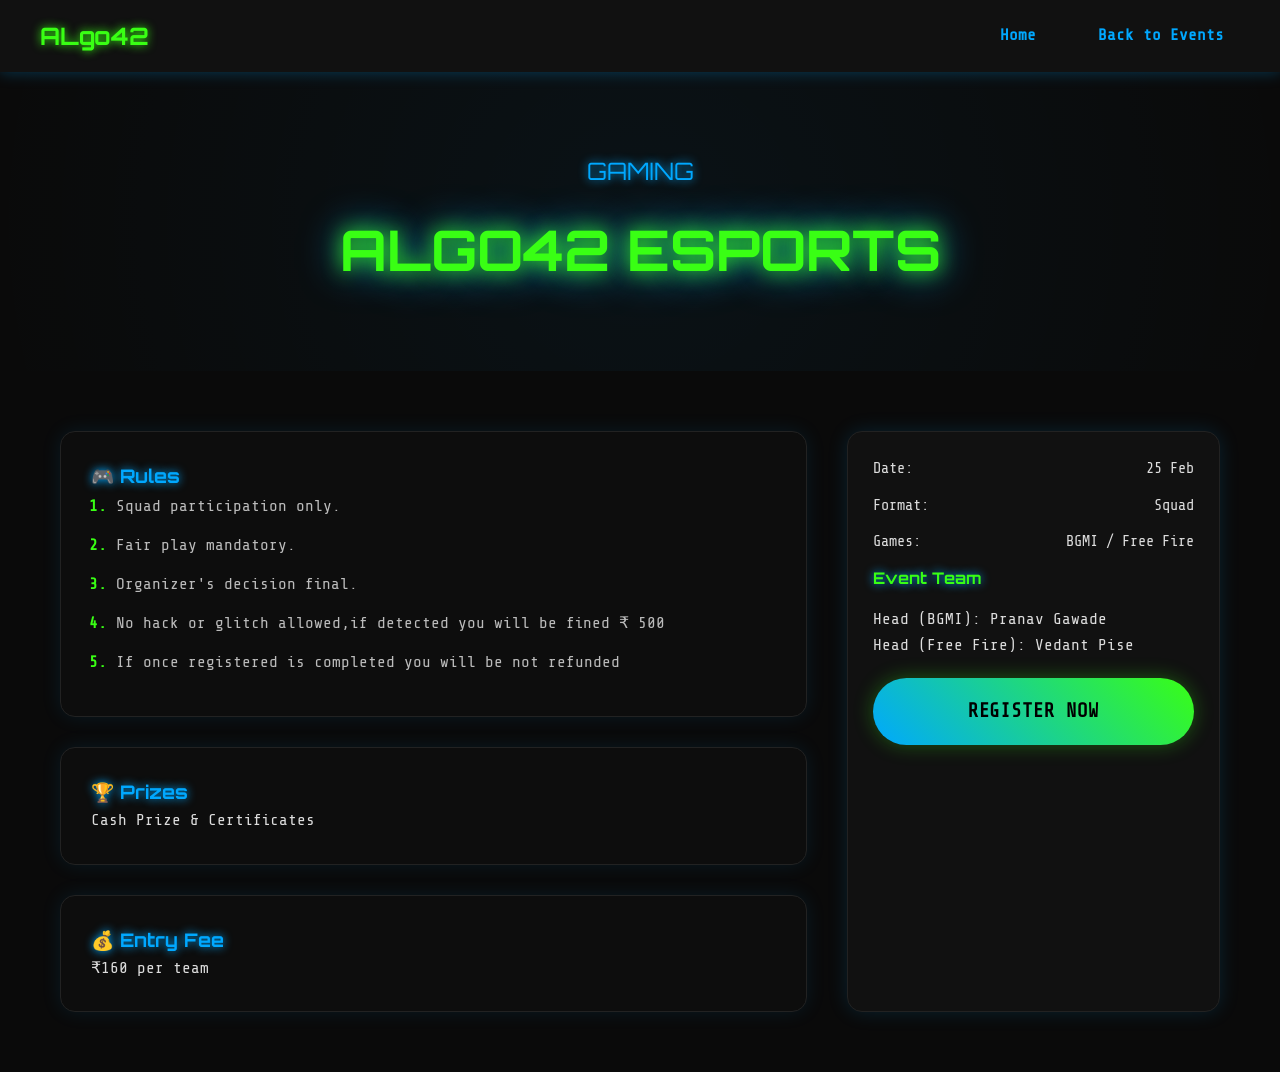
==== event1.html @ 02a82331 "Add files via upload" ====
<!-- Esports Event -->
<!DOCTYPE html>
<html lang="en">
<head>
<meta charset="UTF-8">
<meta name="viewport" content="width=device-width, initial-scale=1.0">
<title>Algo42 eSports Event</title>
<link rel="stylesheet" href="css/style.css">
<style>
.event-layout{max-width:1200px;margin:60px auto;display:grid;grid-template-columns:2fr 1fr;gap:40px;padding:0 20px}
.info-card{background:#0d0d0d;border:1px solid #222;border-radius:15px;padding:30px;box-shadow:0 0 20px rgba(0,168,255,0.1)}
.side-card{background:#111;border:1px solid #222;border-radius:15px;padding:25px;box-shadow:0 0 20px rgba(0,168,255,0.15)}
.side-card h4{margin-bottom:15px;color:var(--neon-green)}
.meta-row{display:flex;justify-content:space-between;margin-bottom:12px;font-size:.95rem}
.register-btn{margin-top:20px;width:100%;text-align:center}
@media(max-width:900px){.event-layout{grid-template-columns:1fr}}
</style>
</head>
<body>

<nav>
  <div class="nav-container">
    <div class="nav-logo">ALgo42</div>

    <button class="hamburger" aria-label="Toggle menu">
      <span></span>
      <span></span>
      <span></span>
    </button>

    <ul id="nav-menu">
      <li><a href="index.html">Home</a></li>
      <li><a href="events.html">Back to Events</a></li>
    </ul>
  </div>
</nav>


<div class="page-header">
<div class="subtitle">GAMING</div>
<h1>ALGO42 ESPORTS</h1>
</div>

<div class="event-layout">

<div>
<div class="info-card">
<h3>🎮 Rules</h3>
<ol class="rules-list">
<li>Squad participation only.</li>
<li>Fair play mandatory.</li>
<li>Organizer's decision final.</li>
<li>No hack or glitch allowed,if detected you will be fined ₹ 500</li>
<li>If once registered  is completed you will be not refunded</li>
</ol>
</div>

<div class="info-card" style="margin-top:30px">
<h3>🏆 Prizes</h3>
<p>Cash Prize & Certificates</p>
</div>

<div class="info-card" style="margin-top:30px">
<h3>💰 Entry Fee</h3>
<p>₹160 per team</p>
</div>
</div>

<div class="side-card">
<div class="meta-row"><span>Date:</span><span>25 Feb</span></div>
<div class="meta-row"><span>Format:</span><span>Squad</span></div>
<div class="meta-row"><span>Games:</span><span>BGMI / Free Fire</span></div>

<h4>Event Team</h4>
<p>Head (BGMI): Pranav Gawade</p>
<p>Head (Free Fire): Vedant Pise</p>

<a href="https://docs.google.com/forms/d/14gNMvBZ6m9tCTaCmyheTFkIaXeWYEg-4c1oyn5IITfE/viewform" target="_blank" class="btn btn-primary register-btn">Register Now</a>
</div>

</div>
<script src="js/main.js" defer></script>

</body>
</html>
---- css/style.css ----
@import url('https://fonts.googleapis.com/css2?family=Orbitron:wght@500;700&family=Share+Tech+Mono&display=swap');

:root {
  --electric-blue: #00a8ff;
  --neon-green: #39ff14;
  --black-bg: #0a0a0a;
  --glow-blue: #00ccff;
  --glow-green: #4dff4d;
}

* {
  box-sizing: border-box;
  margin: 0;
  padding: 0;
  scroll-behavior: smooth;
}

body {
  font-family: 'Share Tech Mono', monospace;
  background-color: var(--black-bg);
  color: #ddd;
  line-height: 1.6;
  overflow-x: hidden;
}

a {
  color: var(--electric-blue);
  text-decoration: none;
  transition: color 0.3s ease;
}

a:hover {
  color: var(--neon-green);
  text-shadow: 0 0 10px var(--neon-green);
}

h1, h2, h3, h4 {
  font-family: 'Orbitron', sans-serif;
  color: var(--electric-blue);
  text-shadow: 0 0 10px var(--electric-blue);
}

/* Navigation */
nav {
  background-color: #111;
  position: sticky;
  top: 0;
  z-index: 1000;
  box-shadow: 0 0 15px rgba(0, 168, 255, 0.3);
  padding: 15px 20px;
}

.nav-container {
  max-width: 1200px;
  margin: 0 auto;
  display: flex;
  justify-content: space-between;
  align-items: center;
}

.nav-logo {
  font-family: 'Orbitron', sans-serif;
  font-size: 1.5rem;
  color: var(--neon-green);
  text-shadow: 0 0 10px var(--neon-green);
  font-weight: 700;
}

.hamburger {
  display: none;
  flex-direction: column;
  gap: 5px;
  background: none;
  border: none;
  cursor: pointer;
  padding: 8px;
  z-index: 1001;
}

.hamburger span {
  width: 28px;
  height: 3px;
  background: var(--neon-green);
  border-radius: 2px;
  transition: all 0.3s ease;
}

.hamburger.active span:nth-child(1) {
  transform: rotate(45deg) translate(8px, 8px);
}

.hamburger.active span:nth-child(2) {
  opacity: 0;
}

.hamburger.active span:nth-child(3) {
  transform: rotate(-45deg) translate(7px, -7px);
}

nav ul {
  display: flex;
  list-style: none;
  gap: 30px;
  align-items: center;
}

nav a {
  padding: 8px 16px;
  border-radius: 4px;
  font-weight: 600;
  transition: all 0.3s ease;
  display: block;
}

nav a:hover, nav a.active {
  background-color: var(--neon-green);
  color: black;
  box-shadow: 0 0 15px var(--neon-green);
}

/* Hero Section */
#hero {
  display: flex;
  flex-direction: column;
  justify-content: center;
  align-items: center;
  min-height: 90vh;
  text-align: center;
  padding: 100px 20px;
  background: radial-gradient(circle at center, rgba(0, 168, 255, 0.05), transparent);
}

#hero h1 {
  font-size: 5rem;
  margin-bottom: 0.3em;
  letter-spacing: 0.15em;
  color: var(--neon-green);
  text-shadow: 0 0 20px var(--neon-green), 0 0 40px var(--electric-blue);
  animation: glow 2s ease-in-out infinite alternate;
}

@keyframes glow {
  from { text-shadow: 0 0 20px var(--neon-green), 0 0 40px var(--electric-blue); }
  to { text-shadow: 0 0 30px var(--neon-green), 0 0 60px var(--electric-blue); }
}

#hero p {
  font-size: 1.5rem;
  max-width: 700px;
  margin-bottom: 2em;
  color: #aaffaa;
  line-height: 1.8;
}

.btn {
  background: linear-gradient(45deg, var(--electric-blue), var(--neon-green));
  border: none;
  padding: 18px 45px;
  border-radius: 40px;
  font-size: 1.2rem;
  cursor: pointer;
  color: black;
  font-weight: 700;
  box-shadow: 0 0 20px var(--neon-green);
  transition: all 0.3s ease;
  text-transform: uppercase;
  display: inline-block;
  letter-spacing: 0.05em;
}

.btn:hover {
  transform: scale(1.05);
  box-shadow: 0 0 40px var(--neon-green);
}

/* Sections */
section {
  padding: 80px 20px;
  max-width: 1200px;
  margin: 0 auto;
}

.section-header {
  text-align: center;
  margin-bottom: 50px;
}

.section-header h2 {
  font-size: 2.5rem;
  margin-bottom: 15px;
}

.section-header::after {
  content: "";
  display: block;
  width: 120px;
  height: 3px;
  margin: 15px auto;
  background: linear-gradient(90deg, var(--electric-blue), var(--neon-green));
  border-radius: 50px;
  box-shadow: 0 0 15px var(--electric-blue);
}

#about p {
  text-align: center;
  max-width: 800px;
  margin: 0 auto 30px;
  font-size: 1.1rem;
  line-height: 1.8;
}

/* Quick Links */
.quick-links {
  display: grid;
  grid-template-columns: repeat(auto-fit, minmax(250px, 1fr));
  gap: 30px;
  margin-top: 60px;
}

.quick-link-card {
  background: #111;
  border: 2px solid var(--electric-blue);
  border-radius: 15px;
  padding: 40px 30px;
  text-align: center;
  transition: all 0.3s ease;
  box-shadow: 0 0 20px rgba(0, 168, 255, 0.2);
  cursor: pointer;
}

.quick-link-card:hover {
  transform: translateY(-10px);
  box-shadow: 0 0 40px var(--neon-green);
  border-color: var(--neon-green);
}

.quick-link-card h3 {
  font-size: 1.8rem;
  margin-bottom: 15px;
  color: var(--neon-green);
}

.quick-link-card p {
  color: #aaa;
  margin-bottom: 20px;
  font-size: 0.95rem;
}

.quick-link-card .icon {
  font-size: 3rem;
  margin-bottom: 20px;
  display: block;
}

/* Featured Events Section */
.events-preview {
  background: #111;
  border-radius: 15px;
  padding: 40px;
  margin-top: 60px;
  border-left: 4px solid var(--neon-green);
}

.events-preview h3 {
  font-size: 2rem;
  margin-bottom: 30px;
  color: var(--neon-green);
  text-align: center;
}

.event-quick-list {
  display: grid;
  grid-template-columns: repeat(auto-fit, minmax(240px, 1fr));
  gap: 20px;
  margin-bottom: 30px;
}

.event-quick-item {
  background: #0d0d0d;
  padding: 20px;
  border-radius: 10px;
  border: 1px solid #333;
  transition: all 0.3s ease;
  display: flex;
  align-items: center;
  gap: 15px;
}

.event-quick-item:hover {
  border-color: var(--electric-blue);
  transform: translateX(5px);
  box-shadow: 0 0 20px rgba(0, 168, 255, 0.2);
}

.event-quick-item .event-icon-small {
  font-size: 2rem;
  flex-shrink: 0;
}

.event-quick-item .event-info {
  flex: 1;
}

.event-quick-item h4 {
  font-size: 1.1rem;
  margin-bottom: 5px;
  color: var(--electric-blue);
}

.event-quick-item p {
  font-size: 0.85rem;
  color: #888;
}

.view-all-events {
  text-align: center;
  margin-top: 30px;
}

.view-all-events .btn {
  padding: 14px 35px;
  font-size: 1rem;
}

/* Resources Section */
.resource-list {
  list-style-type: none;
  padding: 0;
  max-width: 700px;
  margin: 0 auto;
  display: grid;
  grid-template-columns: repeat(auto-fit, minmax(280px, 1fr));
  gap: 20px;
}

.resource-list li {
  background: #111;
  padding: 20px;
  border-radius: 10px;
  border-left: 3px solid var(--electric-blue);
  transition: all 0.3s ease;
}

.resource-list li:hover {
  border-left-color: var(--neon-green);
  transform: translateX(5px);
  box-shadow: 0 0 20px rgba(57, 255, 20, 0.2);
}

.resource-list a {
  font-weight: 600;
  font-size: 1.05rem;
}

/* Footer */
footer {
  text-align: center;
  padding: 40px 20px;
  border-top: 1px solid #222;
  color: #666;
  font-size: 0.9rem;
  background: #0a0a0a;
}

footer a {
  color: var(--electric-blue);
  margin: 0 10px;
}

/* Fade-in animation */
.fade-in {
  opacity: 0;
  transform: translateY(30px);
  transition: opacity 0.8s ease, transform 0.8s ease;
}

.fade-in.visible {
  opacity: 1;
  transform: translateY(0);
}

/* Page Header (Common to subpages) */
.page-header {
  text-align: center;
  padding: 80px 20px 60px;
  background: radial-gradient(circle at center, rgba(0, 168, 255, 0.05), transparent);
}

.page-header h1 {
  font-size: 3.5rem;
  margin-bottom: 0.3em;
  color: var(--neon-green);
  text-shadow: 0 0 20px var(--neon-green), 0 0 40px var(--electric-blue);
}

.page-header p {
  font-size: 1.2rem;
  max-width: 700px;
  margin: 0 auto;
  color: #aaa;
}

/* Structure & Team Specific Styles */
.structure-container {
  display: flex;
  flex-direction: column;
  align-items: center;
  gap: 25px;
  padding: 40px 20px;
}

.org-node {
  background: #111;
  border: 2px solid var(--electric-blue);
  border-radius: 15px;
  padding: 25px 35px;
  min-width: 250px;
  max-width: 90%;
  text-align: center;
  position: relative;
  box-shadow: 0 0 20px rgba(0, 168, 255, 0.3);
  transition: all 0.3s ease;
}

.org-node:hover {
  transform: translateY(-5px);
  box-shadow: 0 0 30px var(--neon-green);
  border-color: var(--neon-green);
}

.org-node h3 {
  font-size: 1.4rem;
  margin-bottom: 10px;
  color: var(--neon-green);
}

.org-node p {
  font-size: 0.95rem;
  color: #bbb;
  margin: 5px 0;
}

.org-node .description {
  display: none;
  margin-top: 18px;
  padding-top: 18px;
  border-top: 1px solid #333;
  font-size: 0.88rem;
  color: #888;
  line-height: 1.6;
}

.org-node:hover .description {
  display: block;
}

.connector {
  width: 2px;
  height: 30px;
  background: linear-gradient(180deg, var(--electric-blue), var(--neon-green));
  box-shadow: 0 0 10px var(--electric-blue);
}

.leadership-row {
  display: flex;
  gap: 20px;
  flex-wrap: wrap;
  justify-content: center;
  width: 100%;
}

.departments-grid {
  display: grid;
  grid-template-columns: repeat(auto-fit, minmax(200px, 1fr));
  gap: 20px;
  width: 100%;
  max-width: 1000px;
}

.team-grid {
  display: grid;
  grid-template-columns: repeat(auto-fit, minmax(260px, 1fr));
  gap: 25px;
  margin-top: 40px;
}

.team-card {
  background: linear-gradient(135deg, #111 0%, #0d0d0d 100%);
  border: 1px solid #333;
  border-radius: 15px;
  padding: 25px;
  text-align: center;
  transition: all 0.3s ease;
  box-shadow: 0 0 15px rgba(0, 168, 255, 0.2);
  position: relative;
  overflow: hidden;
}

.team-card::before {
  content: '';
  position: absolute;
  top: 0;
  left: 0;
  width: 100%;
  height: 4px;
  background: linear-gradient(90deg, var(--electric-blue), var(--neon-green));
  opacity: 0;
  transition: opacity 0.3s ease;
}

.team-card:hover::before {
  opacity: 1;
}

.team-card:hover {
  transform: translateY(-8px);
  box-shadow: 0 0 30px var(--neon-green);
  border-color: var(--neon-green);
}

.team-card h3 {
  font-size: 1.5rem;
  margin-bottom: 10px;
  color: var(--neon-green);
}

.team-card .role {
  color: var(--electric-blue);
  font-size: 0.95rem;
  margin-bottom: 12px;
  font-weight: 600;
}

.team-card .name {
  font-size: 1.15rem;
  color: #ddd;
  font-weight: 700;
  margin-bottom: 18px;
  letter-spacing: 0.05em;
}

.team-card .bio-space {
  min-height: 60px;
  padding: 15px;
  background: #0a0a0a;
  border-radius: 10px;
  font-size: 0.85rem;
  color: #888;
  font-style: italic;
  border: 1px dashed #333;
  line-height: 1.6;
}

.workflow {
  background: #111;
  border-radius: 15px;
  padding: 30px;
  margin: 40px 0;
  border-left: 4px solid var(--neon-green);
}

.workflow h3 {
  font-size: 1.6rem;
  margin-bottom: 20px;
  color: var(--neon-green);
}

.workflow ol {
  padding-left: 25px;
  line-height: 1.9;
}

.workflow li {
  margin-bottom: 12px;
  font-size: 1rem;
}

.workflow li strong {
  color: var(--electric-blue);
}

/* Events Specific Styles */
.page-header .subtitle {
  font-size: 1.5rem;
  color: var(--electric-blue);
  margin-bottom: 15px;
  font-family: 'Orbitron', sans-serif;
  text-shadow: 0 0 10px var(--electric-blue);
}

.events-grid {
  display: grid;
  grid-template-columns: repeat(auto-fit, minmax(320px, 1fr));
  gap: 30px;
  margin-top: 40px;
}

.event-card {
  background: linear-gradient(135deg, #111 0%, #0d0d0d 100%);
  border-radius: 20px;
  padding: 30px;
  border: 2px solid #333;
  box-shadow: 0 0 25px rgba(0, 168, 255, 0.15);
  transition: all 0.4s ease;
  position: relative;
  overflow: hidden;
}

.event-card::before {
  content: '';
  position: absolute;
  top: 0;
  left: 0;
  width: 100%;
  height: 5px;
  background: linear-gradient(90deg, var(--electric-blue), var(--neon-green));
  opacity: 0;
  transition: opacity 0.3s ease;
}

.event-card:hover::before {
  opacity: 1;
}

.event-card:hover {
  transform: translateY(-10px);
  box-shadow: 0 0 40px var(--neon-green), 0 5px 30px rgba(57, 255, 20, 0.2);
  border-color: var(--neon-green);
}

.event-card h3 {
  font-size: 1.8rem;
  margin-bottom: 20px;
  color: var(--neon-green);
  display: flex;
  align-items: center;
  gap: 12px;
  flex-wrap: wrap;
}

.event-icon {
  font-size: 2rem;
  filter: drop-shadow(0 0 10px var(--neon-green));
}

.event-meta {
  display: grid;
  gap: 10px;
  margin-bottom: 25px;
  padding-bottom: 20px;
  border-bottom: 1px solid #333;
}

.event-meta-item {
  display: flex;
  align-items: center;
  gap: 10px;
  font-size: 0.9rem;
  flex-wrap: wrap;
}

.event-meta-item .label {
  color: var(--electric-blue);
  font-weight: 600;
  min-width: 75px;
}

.event-meta-item .value {
  color: #bbb;
}

.event-details {
  margin: 25px 0;
}

.event-details h4 {
  font-size: 1.1rem;
  margin: 20px 0 12px;
  color: var(--electric-blue);
  display: flex;
  align-items: center;
  gap: 8px;
}

.detail-icon {
  font-size: 1rem;
}

.placeholder {
  padding: 15px;
  background: #0a0a0a;
  border-radius: 10px;
  border: 1px dashed #333;
  color: #666;
  font-size: 0.85rem;
  font-style: italic;
  min-height: 55px;
  display: flex;
  align-items: center;
  justify-content: center;
  transition: all 0.3s ease;
}

.placeholder:hover {
  border-color: #555;
  color: #888;
}

.event-team {
  margin-top: 25px;
  padding-top: 25px;
  border-top: 1px solid #333;
  background: #0d0d0d;
  padding: 20px;
  border-radius: 10px;
}

.event-team h4 {
  font-size: 1rem;
  margin-bottom: 15px;
  color: var(--neon-green);
}

.team-member {
  display: flex;
  align-items: center;
  gap: 10px;
  margin-bottom: 10px;
  font-size: 0.9rem;
  flex-wrap: wrap;
}

.team-member .role-label {
  color: var(--electric-blue);
  font-weight: 600;
  min-width: 85px;
}

.team-member .name-input {
  background: #111;
  border: 1px solid #333;
  border-radius: 6px;
  padding: 6px 12px;
  color: #888;
  font-size: 0.85rem;
  font-style: italic;
  flex: 1;
  min-width: 120px;
}

.event-actions {
  margin-top: 30px;
  display: flex;
  gap: 12px;
  flex-wrap: wrap;
}

.btn-primary {
  background: linear-gradient(45deg, var(--electric-blue), var(--neon-green));
  color: black;
  box-shadow: 0 0 20px rgba(57, 255, 20, 0.3);
}

.btn-primary:hover {
  transform: scale(1.05);
  box-shadow: 0 0 30px var(--neon-green);
}

.btn-secondary {
  background: transparent;
  border: 2px solid var(--electric-blue);
  color: var(--electric-blue);
}

.btn-secondary:hover {
  background: var(--electric-blue);
  color: black;
  box-shadow: 0 0 20px var(--electric-blue);
}

.rules-list {
  padding-left: 25px;
  color: #bbb;
  line-height: 1.8;
}

.rules-list li {
  margin-bottom: 10px;
  color: #bbb;
}

.rules-list li::marker {
  color: var(--neon-green);
  font-weight: 600;
}

/* Gallery Specific Styles */
.filter-buttons {
  display: flex;
  justify-content: center;
  gap: 15px;
  flex-wrap: wrap;
  margin-bottom: 50px;
}

.filter-btn {
  padding: 12px 28px;
  background: transparent;
  border: 2px solid var(--electric-blue);
  color: var(--electric-blue);
  border-radius: 30px;
  font-weight: 600;
  cursor: pointer;
  font-size: 0.95rem;
  transition: all 0.3s ease;
  font-family: 'Share Tech Mono', monospace;
}

.filter-btn:hover, .filter-btn.active {
  background: var(--neon-green);
  color: black;
  border-color: var(--neon-green);
  box-shadow: 0 0 20px var(--neon-green);
}

.gallery-section-title {
  font-size: 2rem;
  margin: 60px 0 30px;
  text-align: center;
  color: var(--neon-green);
  text-shadow: 0 0 15px var(--neon-green);
}

.gallery-grid {
  display: grid;
  grid-template-columns: repeat(auto-fill, minmax(280px, 1fr));
  gap: 25px;
  margin-bottom: 60px;
}

.gallery-item {
  position: relative;
  aspect-ratio: 4/3;
  background: #111;
  border-radius: 15px;
  overflow: hidden;
  border: 2px solid #333;
  cursor: pointer;
  transition: all 0.3s ease;
}

.gallery-item:hover {
  transform: translateY(-8px);
  box-shadow: 0 0 30px var(--neon-green);
  border-color: var(--neon-green);
}

.gallery-item img,
.gallery-item video {
  width: 100%;
  height: 100%;
  object-fit: cover;
  transition: transform 0.3s ease;
}

.gallery-item:hover img,
.gallery-item:hover video {
  transform: scale(1.05);
}

.gallery-item .overlay {
  position: absolute;
  bottom: 0;
  left: 0;
  right: 0;
  background: linear-gradient(to top, rgba(0, 0, 0, 0.9), transparent);
  padding: 20px;
  transform: translateY(100%);
  transition: transform 0.3s ease;
}

.gallery-item:hover .overlay {
  transform: translateY(0);
}

.overlay h3 {
  font-size: 1.1rem;
  margin-bottom: 5px;
  color: var(--neon-green);
}

.overlay p {
  font-size: 0.85rem;
  color: #aaa;
}

.placeholder-gallery {
  text-align: center;
  padding: 80px 20px;
  background: #111;
  border-radius: 15px;
  border: 2px dashed #333;
}

.placeholder-gallery .icon {
  font-size: 4rem;
  margin-bottom: 20px;
  opacity: 0.5;
}

.placeholder-gallery h3 {
  font-size: 1.8rem;
  margin-bottom: 15px;
  color: var(--electric-blue);
}

.placeholder-gallery p {
  color: #888;
  font-size: 1rem;
}

.play-button {
  position: absolute;
  top: 50%;
  left: 50%;
  transform: translate(-50%, -50%);
  width: 60px;
  height: 60px;
  background: rgba(57, 255, 20, 0.9);
  border-radius: 50%;
  display: flex;
  align-items: center;
  justify-content: center;
  font-size: 1.5rem;
  color: black;
  pointer-events: none;
  box-shadow: 0 0 20px var(--neon-green);
}

.lightbox {
  display: none;
  position: fixed;
  top: 0;
  left: 0;
  width: 100%;
  height: 100%;
  background: rgba(0, 0, 0, 0.95);
  z-index: 2000;
  align-items: center;
  justify-content: center;
  padding: 20px;
}

.lightbox.active {
  display: flex;
}

.lightbox-content {
  max-width: 90%;
  max-height: 90%;
  position: relative;
}

.lightbox-content img,
.lightbox-content video {
  max-width: 100%;
  max-height: 85vh;
  border-radius: 10px;
  box-shadow: 0 0 50px rgba(57, 255, 20, 0.3);
}

.lightbox-close {
  position: absolute;
  top: -50px;
  right: 0;
  font-size: 2.5rem;
  color: var(--neon-green);
  cursor: pointer;
  background: none;
  border: none;
  padding: 10px;
}

.lightbox-close:hover {
  color: var(--electric-blue);
}

.lightbox-caption {
  text-align: center;
  margin-top: 20px;
  color: #ddd;
  font-size: 1.1rem;
}

/* Mobile Responsive */
@media (max-width: 768px) {
  .hamburger {
    display: flex;
  }

  nav ul {
    position: fixed;
    top: 0;
    right: -100%;
    height: 100vh;
    width: 70%;
    max-width: 300px;
    background: #0d0d0d;
    flex-direction: column;
    justify-content: center;
    gap: 25px;
    padding: 40px;
    transition: right 0.3s ease;
    box-shadow: -5px 0 20px rgba(0, 0, 0, 0.5);
  }

  nav ul.active {
    right: 0;
  }

  nav a {
    font-size: 1.1rem;
    width: 100%;
    text-align: center;
    padding: 12px 20px;
  }

  #hero {
    min-height: 80vh;
    padding: 80px 20px 60px;
  }

  #hero h1 {
    font-size: 2.8rem;
    letter-spacing: 0.08em;
  }

  #hero p {
    font-size: 1.1rem;
  }

  .btn {
    padding: 14px 35px;
    font-size: 1rem;
  }

  .section-header h2 {
    font-size: 2rem;
  }

  section {
    padding: 60px 20px;
  }

  .quick-links {
    grid-template-columns: 1fr;
    gap: 20px;
  }

  .quick-link-card {
    padding: 30px 20px;
  }

  .resource-list {
    grid-template-columns: 1fr;
  }

  #about p {
    font-size: 1rem;
  }

  .events-preview {
    padding: 25px;
  }

  .events-preview h3 {
    font-size: 1.6rem;
  }

  .event-quick-list {
    grid-template-columns: 1fr;
  }

  .event-quick-item {
    flex-direction: column;
    text-align: center;
  }
}

@media (max-width: 480px) {
  #hero h1 {
    font-size: 2.2rem;
  }

  #hero p {
    font-size: 1rem;
  }

  .nav-logo {
    font-size: 1.3rem;
  }

  .quick-link-card .icon {
    font-size: 2.5rem;
  }

  .quick-link-card h3 {
    font-size: 1.5rem;
  }
}
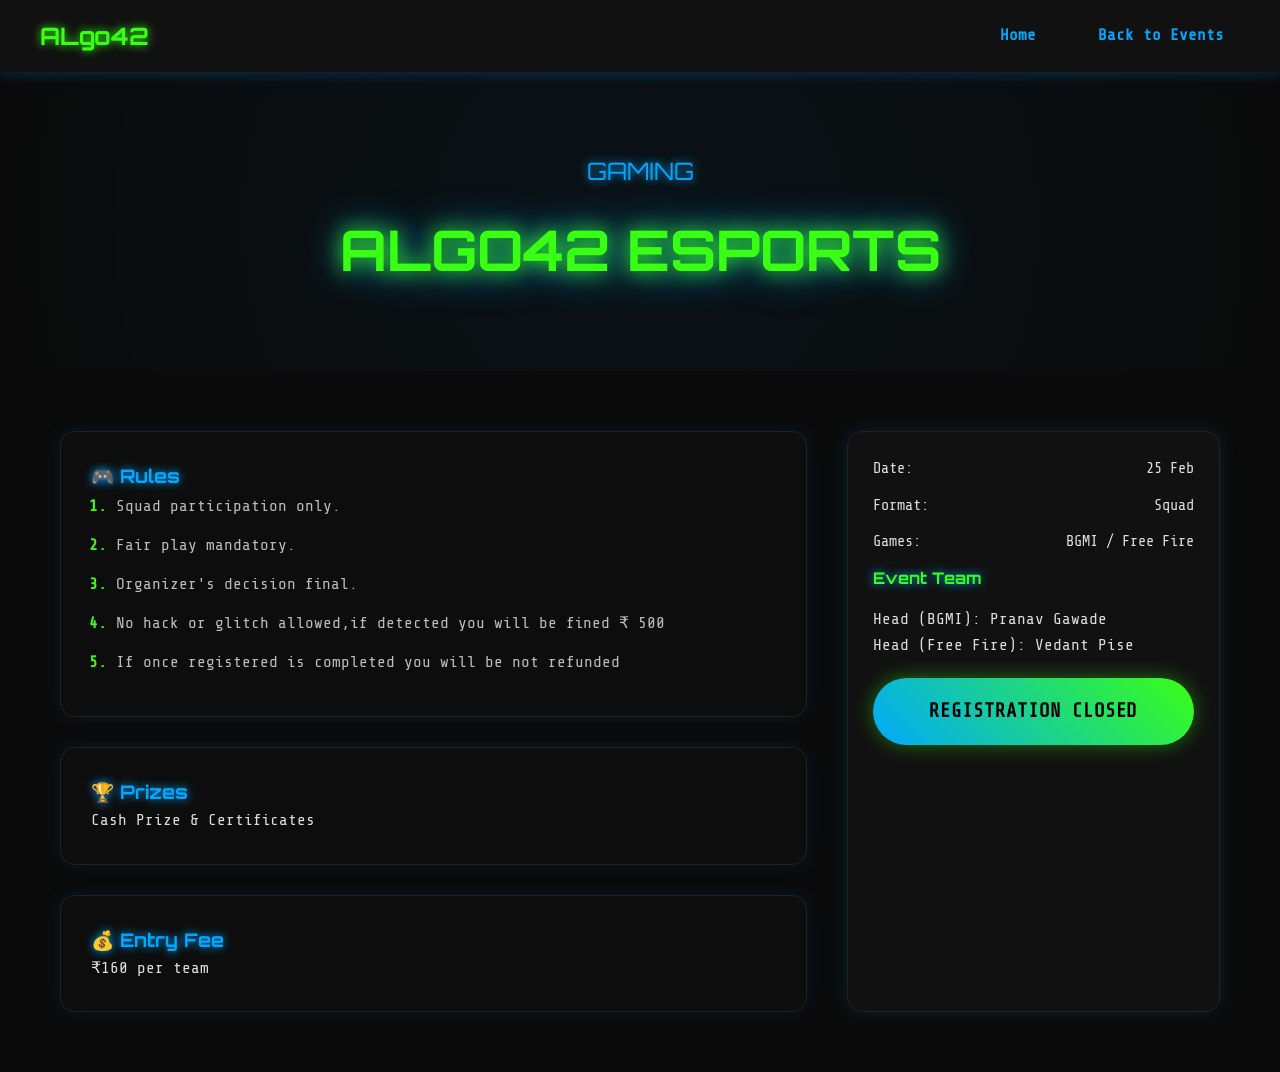
==== commit a2f5e7fe: "Modify event1.html with new event information Updated event details and registration status." ====
--- a/event1.html
+++ b/event1.html
@@ -75,11 +75,12 @@
 <p>Head (BGMI): Pranav Gawade</p>
 <p>Head (Free Fire): Vedant Pise</p>
 
-<a href="https://docs.google.com/forms/d/14gNMvBZ6m9tCTaCmyheTFkIaXeWYEg-4c1oyn5IITfE/viewform" target="_blank" class="btn btn-primary register-btn">Register Now</a>
+<a href="" target="_blank" class="btn btn-primary register-btn">Registration Closed</a>
 </div>
 
 </div>
 <script src="js/main.js" defer></script>
 
 </body>
-</html>+
+</html>
--- a/css/style.css
+++ b/css/style.css
@@ -13,6 +13,32 @@
   margin: 0;
   padding: 0;
   scroll-behavior: smooth;
+}
+.small-popup {
+  position: fixed;
+  bottom: 20px;
+  right: 20px;
+  width: 220px;
+  background: #111;
+  border-radius: 12px;
+  overflow: hidden;
+  box-shadow: 0 0 20px rgba(0,0,0,0.4);
+  z-index: 9999;
+}
+
+.small-popup img {
+  width: 100%;
+  display: block;
+  cursor: pointer;
+}
+
+.close-btn {
+  position: absolute;
+  top: 5px;
+  right: 8px;
+  color: white;
+  font-size: 14px;
+  cursor: pointer;
 }
 
 body {
@@ -755,11 +781,52 @@
   flex-wrap: wrap;
 }
 
+/* Improve Event Card Padding */
+.event-card {
+  padding: 35px;
+}
+
+/* Improve Button Layout */
+.event-actions {
+  margin-top: 30px;
+  display: flex;
+  gap: 15px;
+  flex-wrap: wrap;
+}
+
+/* Make buttons balanced */
+.event-actions .btn {
+  flex: 1;
+  text-align: center;
+  padding: 14px 0;
+  font-size: 0.95rem;
+  border-radius: 30px;
+  letter-spacing: 0.05em;
+  display: inline-flex;
+  align-items: center;
+  justify-content: center;
+}
+
+
+
+/* Make Register slightly dominant */
+.btn-primary {
+  box-shadow: 0 0 25px rgba(57, 255, 20, 0.4);
+}
+
+/* Smooth hover animation */
+.event-actions .btn:hover {
+  transform: translateY(-3px);
+}
+
+
 .btn-primary {
   background: linear-gradient(45deg, var(--electric-blue), var(--neon-green));
   color: black;
-  box-shadow: 0 0 20px rgba(57, 255, 20, 0.3);
-}
+  box-shadow: 0 0 20px rgba(57, 255, 20, 0.4);
+  border: none;
+}
+
 
 .btn-primary:hover {
   transform: scale(1.05);
@@ -771,6 +838,16 @@
   border: 2px solid var(--electric-blue);
   color: var(--electric-blue);
 }
+
+/* Perfect center alignment for Details button */
+.btn-secondary {
+  display: flex;
+  align-items: center;
+  justify-content: center;
+  height: 50px;
+  padding: 0 20px;
+}
+
 
 .btn-secondary:hover {
   background: var(--electric-blue);
@@ -994,6 +1071,14 @@
 
 /* Mobile Responsive */
 @media (max-width: 768px) {
+  .event-actions {
+    flex-direction: column;
+  }
+
+  .event-actions .btn {
+    width: 100%;
+  }
+
   .hamburger {
     display: flex;
   }
